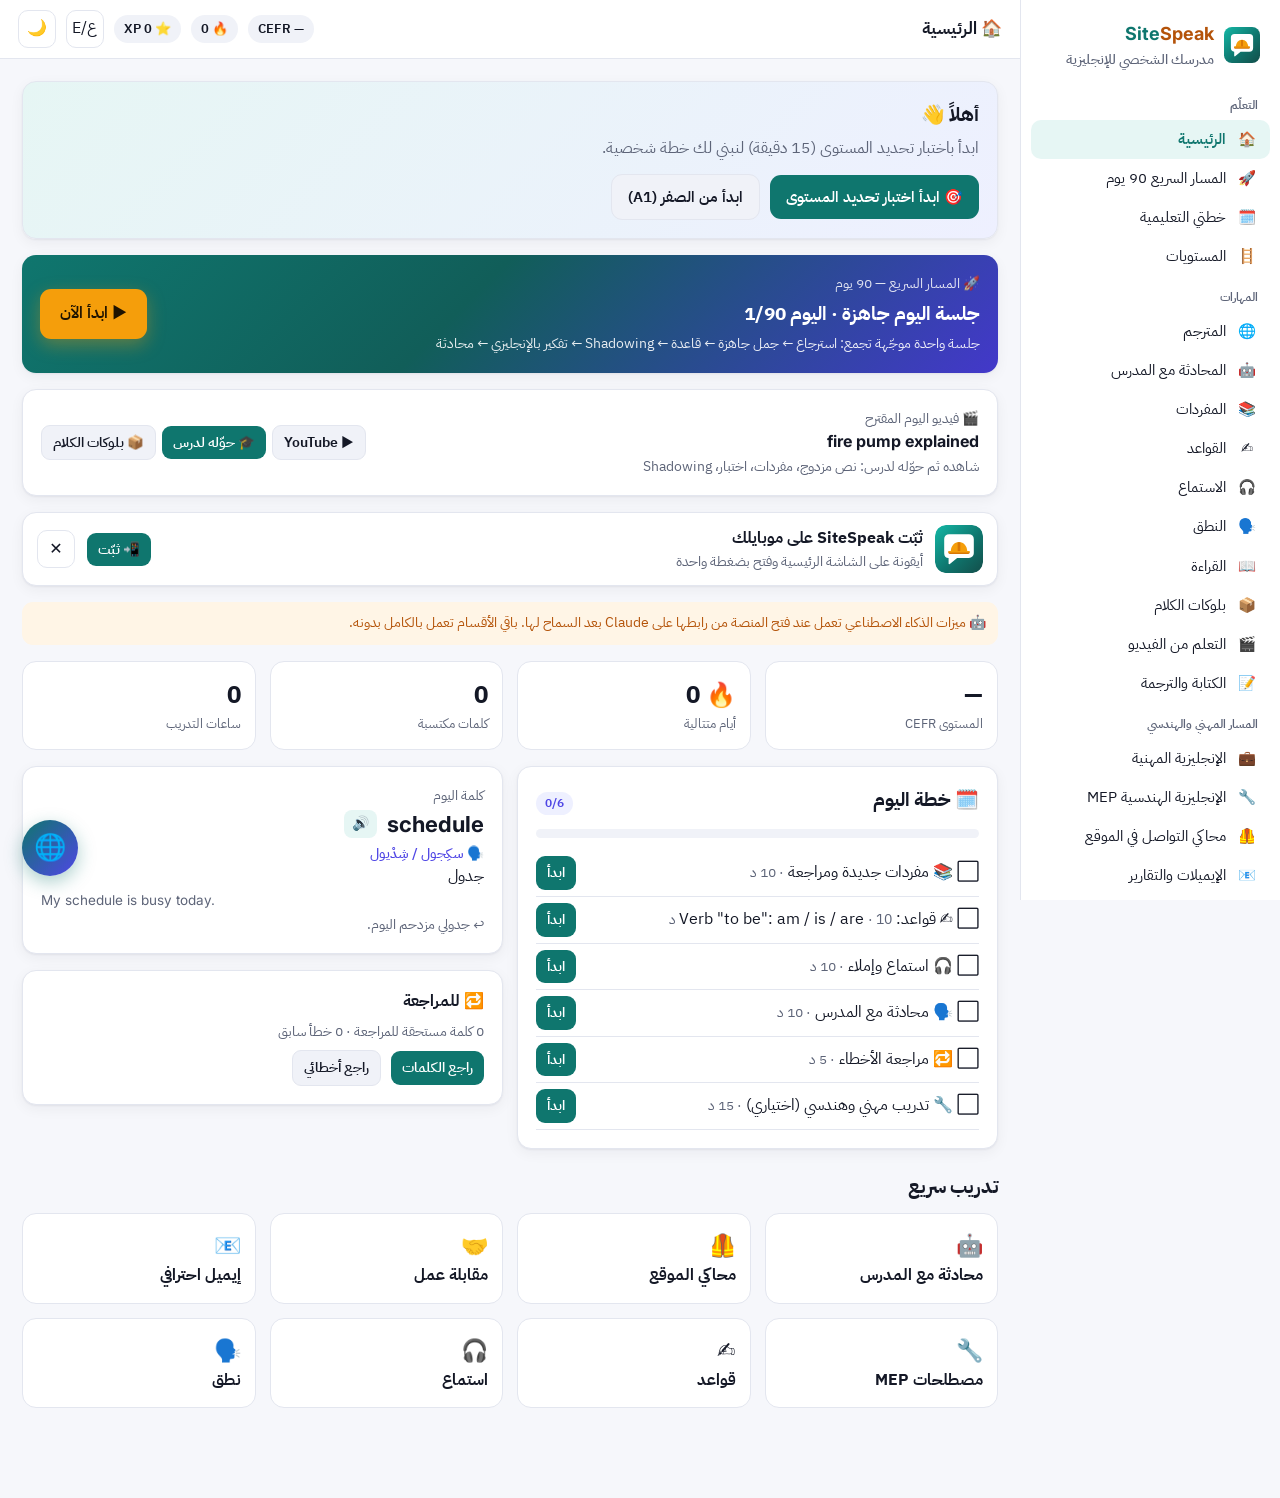
==== app/index.html @ 1e89030a "SiteSpeak 3.0: download page, live web app and APK Co-Authored-By: Claude Opus 5.5 <noreply@anthropi" ====
<!DOCTYPE html>
<html lang="ar" dir="rtl" data-theme="light">
<head>
<meta charset="utf-8">
<meta name="viewport" content="width=device-width, initial-scale=1">
<title>SiteSpeak — منصة تعلم الإنجليزية</title>
<meta name="description" content="SiteSpeak — منصة ذكية لتعلم الإنجليزية للعرب من A1 إلى C2، مع مسار الإنجليزية المهنية والهندسية MEP، مدرس محادثة بالذكاء الاصطناعي، ومزامنة بين الموبايل واللابتوب.">
<meta name="theme-color" content="#0f766e">
<meta name="application-name" content="SiteSpeak">
<meta name="apple-mobile-web-app-title" content="SiteSpeak">
<meta name="apple-mobile-web-app-capable" content="yes">
<meta name="mobile-web-app-capable" content="yes">
<link rel="icon" type="image/svg+xml" href="icons/icon.svg">
<link rel="icon" type="image/png" sizes="32x32" href="icons/favicon-32.png">
<link rel="apple-touch-icon" href="icons/apple-touch-icon.png">
<link rel="manifest" href="manifest.webmanifest">
<link rel="preconnect" href="https://fonts.googleapis.com">
<link rel="preconnect" href="https://fonts.gstatic.com" crossorigin>
<link href="https://fonts.googleapis.com/css2?family=IBM+Plex+Sans+Arabic:wght@400;500;600;700&family=Inter:wght@400;500;600;700&display=swap" rel="stylesheet" media="print" onload="this.media='all'">
<noscript><link href="https://fonts.googleapis.com/css2?family=IBM+Plex+Sans+Arabic:wght@400;500;600;700&family=Inter:wght@400;500;600;700&display=swap" rel="stylesheet"></noscript>
<link rel="stylesheet" href="app.css">
</head>
<body>
<div class="app">
  <aside class="side" id="side"></aside>
  <div class="drawer-bg" id="drawerBg"></div>
  <div class="main">
    <header class="topbar">
      <button class="iconbtn menu-btn" id="menuBtn" aria-label="Menu">☰</button>
      <div class="title" id="pageTitle"></div>
      <span class="chip" id="chipLevel" title="CEFR"></span>
      <span class="chip hide-sm" id="chipStreak"></span>
      <span class="chip hide-sm" id="chipXp"></span>
      <button class="iconbtn" id="langBtn" title="Language">ع/E</button>
      <button class="iconbtn" id="themeBtn" title="Dark mode">🌙</button>
    </header>
    <div id="planBar"></div>
    <main class="content" id="view"></main>
  </div>
  <nav class="bottom" id="bottomNav"></nav>
  <button class="fab" id="fab" title="المترجم / Translator" aria-label="Translator">🌐</button>
</div>
<script src="content.js"></script>
<script src="fast-content.js"></script>
<script src="pron-ar.js"></script>
<script src="ex-ar.js"></script>
<script src="advanced-content.js"></script>
<script src="blocks-ar.js"></script>
<script src="app.js"></script>
</body>
</html>
---- app/app.css ----
:root{
  --bg:#f6f7fb; --surface:#ffffff; --surface2:#f0f2f8; --text:#141826; --muted:#5d6478; --line:#e3e6ef;
  --brand:#0f766e; --brand2:#14b8a6; --brandSoft:#e6f6f4; --accent:#4f46e5; --accentSoft:#eef0ff;
  --ok:#15803d; --okSoft:#e8f7ee; --bad:#b91c1c; --badSoft:#fdecec; --warn:#b45309; --warnSoft:#fff5e6;
  --radius:14px; --shadow:0 1px 2px rgba(16,24,40,.05),0 4px 14px rgba(16,24,40,.05);
  --font:'IBM Plex Sans Arabic','Inter',system-ui,-apple-system,'Segoe UI',sans-serif;
}
[data-theme=dark]{
  --bg:#0d1117; --surface:#161b24; --surface2:#1d2430; --text:#e7eaf0; --muted:#98a1b3; --line:#2a3240;
  --brand:#2dd4bf; --brand2:#14b8a6; --brandSoft:#123331; --accent:#8b8cf8; --accentSoft:#232548;
  --ok:#4ade80; --okSoft:#12301f; --bad:#f87171; --badSoft:#3a1717; --warn:#fbbf24; --warnSoft:#3a2a0f;
  --shadow:0 1px 2px rgba(0,0,0,.3);
}
*{box-sizing:border-box}
html,body{margin:0;background:var(--bg);color:var(--text);font-family:var(--font);font-size:16px;line-height:1.6}
button,input,textarea,select{font:inherit;color:inherit}
a{color:var(--brand)}
.en{direction:ltr;unicode-bidi:isolate;font-family:'Inter',system-ui,sans-serif}
.app{display:flex;min-height:100vh}
/* sidebar */
.side{width:260px;flex:0 0 260px;background:var(--surface);border-inline-end:1px solid var(--line);height:100vh;position:sticky;top:0;overflow-y:auto;padding:14px 10px 30px}
.logo{display:flex;align-items:center;gap:10px;padding:6px 10px 14px;font-weight:700;font-size:18px}
.logo .mark{width:34px;height:34px;border-radius:10px;background:linear-gradient(135deg,var(--brand),var(--accent));display:grid;place-items:center;color:#fff;font-size:16px}
.nav-group{font-size:12px;color:var(--muted);padding:12px 12px 4px;font-weight:600}
.nav a{display:flex;align-items:center;gap:10px;padding:8px 12px;border-radius:10px;color:var(--text);text-decoration:none;font-size:14.5px}
.nav a:hover{background:var(--surface2)}
.nav a.on{background:var(--brandSoft);color:var(--brand);font-weight:600}
.nav .ic{width:22px;text-align:center}
.main{flex:1;min-width:0;display:flex;flex-direction:column}
.topbar{display:flex;align-items:center;gap:10px;padding:10px 18px;background:var(--surface);border-bottom:1px solid var(--line);position:sticky;top:0;z-index:20}
.topbar .title{font-weight:700;font-size:17px;flex:1;min-width:0;white-space:nowrap;overflow:hidden;text-overflow:ellipsis}
.chip{display:inline-flex;align-items:center;gap:6px;padding:4px 10px;border-radius:999px;background:var(--surface2);font-size:13px;font-weight:600;white-space:nowrap}
.iconbtn{border:1px solid var(--line);background:var(--surface);border-radius:10px;width:38px;height:38px;cursor:pointer;display:grid;place-items:center;font-size:16px}
.menu-btn{display:none}
.content{padding:22px;max-width:1100px;width:100%;margin:0 auto;padding-bottom:90px}
.bottom{display:none}
/* cards */
.card{background:var(--surface);border:1px solid var(--line);border-radius:var(--radius);padding:18px;box-shadow:var(--shadow);margin-bottom:16px}
.card h2{margin:0 0 6px;font-size:19px}
.card h3{margin:0 0 6px;font-size:16px}
.muted{color:var(--muted)}
.small{font-size:13.5px}
.grid{display:grid;gap:14px}
.g2{grid-template-columns:repeat(2,minmax(0,1fr))}
.g3{grid-template-columns:repeat(3,minmax(0,1fr))}
.g4{grid-template-columns:repeat(4,minmax(0,1fr))}
.tile{background:var(--surface);border:1px solid var(--line);border-radius:var(--radius);padding:14px;cursor:pointer;transition:.15s;text-align:start}
.tile:hover{border-color:var(--brand);transform:translateY(-1px)}
.tile .big{font-size:22px}
.stat{background:var(--surface);border:1px solid var(--line);border-radius:var(--radius);padding:14px}
.stat .v{font-size:24px;font-weight:700}
.stat .l{font-size:13px;color:var(--muted)}
.btn{display:inline-flex;align-items:center;justify-content:center;gap:8px;border:none;background:var(--brand);color:#fff;padding:10px 16px;border-radius:11px;cursor:pointer;font-weight:600;font-size:15px;text-decoration:none}
[data-theme=dark] .btn{color:#06201d}
.btn:disabled{opacity:.5;cursor:not-allowed}
.btn.sec{background:var(--surface2);color:var(--text);border:1px solid var(--line)}
.btn.ghost{background:transparent;color:var(--brand);border:1px solid var(--line)}
.btn.sm{padding:6px 11px;font-size:13.5px;border-radius:9px}
.btn.danger{background:var(--bad)}
.row{display:flex;gap:10px;align-items:center;flex-wrap:wrap}
.between{justify-content:space-between}
.pill{display:inline-block;padding:2px 9px;border-radius:999px;font-size:12px;font-weight:600;background:var(--accentSoft);color:var(--accent)}
.pill.ok{background:var(--okSoft);color:var(--ok)}
.pill.bad{background:var(--badSoft);color:var(--bad)}
.pill.warn{background:var(--warnSoft);color:var(--warn)}
.bar{height:9px;background:var(--surface2);border-radius:99px;overflow:hidden}
.bar>i{display:block;height:100%;background:linear-gradient(90deg,var(--brand),var(--brand2));border-radius:99px;transition:width .4s}
.sep{height:1px;background:var(--line);margin:14px 0}
.note{background:var(--warnSoft);color:var(--warn);border-radius:11px;padding:10px 12px;font-size:14px}
.info{background:var(--accentSoft);color:var(--accent);border-radius:11px;padding:10px 12px;font-size:14px}
.okbox{background:var(--okSoft);color:var(--ok);border-radius:11px;padding:10px 12px}
.badbox{background:var(--badSoft);color:var(--bad);border-radius:11px;padding:10px 12px}
input[type=text],textarea,select{width:100%;padding:10px 12px;border:1px solid var(--line);border-radius:11px;background:var(--surface);outline:none}
input[type=text]:focus,textarea:focus,select:focus{border-color:var(--brand)}
textarea{min-height:110px;resize:vertical}
.opt{display:block;width:100%;text-align:start;padding:11px 14px;margin:7px 0;border:1px solid var(--line);border-radius:11px;background:var(--surface);cursor:pointer}
.opt:hover{border-color:var(--brand)}
.opt.right{border-color:var(--ok);background:var(--okSoft)}
.opt.wrong{border-color:var(--bad);background:var(--badSoft)}
.opt:disabled{cursor:default}
.speak{border:none;background:var(--brandSoft);color:var(--brand);border-radius:8px;padding:3px 8px;cursor:pointer;font-size:14px;vertical-align:middle}
table{width:100%;border-collapse:collapse;font-size:14.5px}
th,td{padding:8px 10px;border-bottom:1px solid var(--line);text-align:start;vertical-align:top}
th{color:var(--muted);font-weight:600;font-size:13px}
.tabs{display:flex;gap:6px;flex-wrap:wrap;margin-bottom:14px}
.tab{padding:7px 13px;border-radius:999px;border:1px solid var(--line);background:var(--surface);cursor:pointer;font-size:14px}
.tab.on{background:var(--brand);color:#fff;border-color:var(--brand)}
[data-theme=dark] .tab.on{color:#06201d}
/* flashcard */
.flash{min-height:210px;display:flex;flex-direction:column;align-items:center;justify-content:center;text-align:center;padding:26px;border-radius:18px;background:linear-gradient(160deg,var(--surface),var(--surface2));border:1px solid var(--line);cursor:pointer}
.flash .w{font-size:30px;font-weight:700}
/* chat */
.chat{display:flex;flex-direction:column;gap:10px;max-height:58vh;overflow-y:auto;padding:4px 2px 10px}
.msg{max-width:85%;padding:10px 13px;border-radius:14px;white-space:pre-wrap;word-wrap:break-word}
.msg.ai{background:var(--surface2);align-self:flex-start;border-end-start-radius:4px}
.msg.me{background:var(--brand);color:#fff;align-self:flex-end;border-end-end-radius:4px}
[data-theme=dark] .msg.me{color:#06201d}
.msg .fix{margin-top:8px;padding:8px 10px;border-radius:10px;background:var(--warnSoft);color:var(--warn);font-size:14px;direction:rtl;text-align:right;font-family:var(--font)}
.composer{display:flex;gap:8px;align-items:flex-end;margin-top:8px}
.composer textarea{min-height:46px;height:46px}
.mic{width:46px;height:46px;flex:0 0 46px;border-radius:12px;border:1px solid var(--line);background:var(--surface);cursor:pointer;font-size:18px}
.mic.rec{background:var(--bad);color:#fff;border-color:var(--bad);animation:pulse 1s infinite}
@keyframes pulse{50%{opacity:.6}}
.typing{opacity:.6}
.modal-bg{position:fixed;inset:0;background:rgba(0,0,0,.45);display:flex;align-items:center;justify-content:center;z-index:100;padding:16px}
.modal{background:var(--surface);border-radius:16px;padding:20px;max-width:520px;width:100%;max-height:85vh;overflow:auto}
.toast{position:fixed;bottom:90px;left:50%;transform:translateX(-50%);background:var(--text);color:var(--bg);padding:10px 16px;border-radius:12px;z-index:200;font-size:14px;box-shadow:var(--shadow)}
.cert{border:3px double var(--brand);border-radius:16px;padding:26px;text-align:center;background:var(--surface)}
.kbd{font-family:ui-monospace,monospace;font-size:13px;background:var(--surface2);padding:1px 6px;border-radius:6px}
pre.mail{white-space:pre-wrap;background:var(--surface2);padding:14px;border-radius:12px;font-family:'Inter',system-ui,sans-serif;font-size:14.5px;direction:ltr;text-align:left}
.scroll-x{overflow-x:auto}
.badge{display:flex;flex-direction:column;align-items:center;gap:4px;padding:12px;border-radius:14px;border:1px solid var(--line);text-align:center;font-size:13px}
.badge .i{font-size:28px}
.badge.locked{opacity:.35;filter:grayscale(1)}
.drawer-bg{display:none}
@media (max-width:860px){
  .side{position:fixed;inset-block:0;inset-inline-start:0;z-index:60;transform:translateX(-110%);transition:transform .2s;box-shadow:var(--shadow)}
  [dir=rtl] .side{transform:translateX(110%)}
  .side.open{transform:none!important}
  .drawer-bg.open{display:block;position:fixed;inset:0;background:rgba(0,0,0,.4);z-index:50}
  .menu-btn{display:grid}
  .content{padding:14px;padding-bottom:96px}
  .g3,.g4{grid-template-columns:repeat(2,minmax(0,1fr))}
  .g2{grid-template-columns:1fr}
  .bottom{display:flex;position:fixed;bottom:0;inset-inline:0;background:var(--surface);border-top:1px solid var(--line);z-index:30;padding:6px 4px calc(6px + env(safe-area-inset-bottom))}
  .bottom a{flex:1;text-align:center;font-size:11px;color:var(--muted);text-decoration:none;display:flex;flex-direction:column;align-items:center;gap:1px}
  .bottom a .ic{font-size:20px}
  .bottom a.on{color:var(--brand);font-weight:700}
  .msg{max-width:92%}
  .topbar .hide-sm{display:none}
}

.pa{font-family:var(--font);direction:rtl;text-align:right;color:var(--accent);font-size:13.5px;font-weight:500;line-height:1.5;margin-top:2px}
.pa.big{font-size:19px;text-align:center;margin:4px 0 6px}
.flash .pa{text-align:center}
.opt .pa{text-align:center;font-size:14px}
.exar{font-family:var(--font);direction:rtl;text-align:right;color:var(--muted);font-size:14px;font-style:normal;margin-top:3px;line-height:1.5}
.flash .exar{text-align:center;font-size:15px;color:var(--text)}
.fab{position:fixed;bottom:24px;inset-inline-end:22px;width:56px;height:56px;border-radius:50%;border:none;background:linear-gradient(135deg,var(--brand),var(--accent));color:#fff;font-size:26px;cursor:pointer;box-shadow:0 6px 18px rgba(15,118,110,.35);z-index:40;display:grid;place-items:center}
.fab:active{transform:scale(.95)}
@media (max-width:860px){.fab{bottom:calc(76px + env(safe-area-inset-bottom));inset-inline-end:14px;width:52px;height:52px}}
.planbar{position:sticky;top:59px;z-index:15;display:flex;align-items:center;justify-content:space-between;gap:8px;flex-wrap:wrap;padding:8px 18px;background:var(--accentSoft);border-bottom:1px solid var(--line)}
.planbar.done{background:var(--okSoft)}
@media (max-width:860px){.planbar{padding:8px 12px}}
/* ---------- Fast Track ---------- */
.fast-hero{background:linear-gradient(135deg,#0f766e 0%,#115e59 45%,#4338ca 100%);color:#fff;border:none}
.fast-hero h2,.fast-hero .muted{color:#fff}
.fast-hero .btn.sec{background:rgba(255,255,255,.15);color:#fff;border-color:rgba(255,255,255,.3)}
.fast-hero select{background:rgba(255,255,255,.15);color:#fff;border:1px solid rgba(255,255,255,.3);border-radius:11px;padding:9px 10px}
.fast-hero select option{color:#141826}
.btn.fast-go{background:#f59e0b;color:#1f1300;font-size:16px;padding:12px 20px;box-shadow:0 6px 18px rgba(245,158,11,.35)}
.btn.fast-go:hover{filter:brightness(1.05)}
.home-fast{margin-bottom:16px}
.fast-ring{--p:0;width:74px;height:74px;border-radius:50%;display:grid;place-items:center;background:conic-gradient(#f59e0b calc(var(--p)*1%),rgba(255,255,255,.2) 0);position:relative;flex:0 0 74px}
.fast-ring::before{content:'';position:absolute;inset:7px;border-radius:50%;background:#115e59}
.fast-ring b{position:relative;font-size:15px}
.fast-level{background:rgba(255,255,255,.12);border:1px solid rgba(255,255,255,.25);border-radius:12px;padding:10px 12px;margin-top:10px}
.card:not(.fast-hero) .fast-level{background:var(--warnSoft);color:var(--warn);border-color:transparent}
.fast-steps{padding-inline-start:20px;margin:6px 0}
.fast-steps li{margin:6px 0;font-size:14.5px}
.fast-phase{border:1px solid var(--line);border-radius:11px;padding:8px 12px;margin:6px 0}
.fast-phase.on{border-color:var(--brand);background:var(--brandSoft)}
.fast-dots{display:grid;grid-template-columns:repeat(15,1fr);gap:4px;margin:12px 0 4px}
.fast-dots i{aspect-ratio:1;border-radius:4px;background:var(--surface2)}
.fast-dots i.ok{background:var(--brand)}
.fast-dots i.now{outline:2px solid #f59e0b;background:var(--accentSoft)}
.fast-my{display:flex;justify-content:space-between;align-items:center;gap:10px;padding:8px 0;border-bottom:1px solid var(--line)}
.fast-my .iconbtn{width:30px;height:30px;font-size:12px;flex:0 0 30px}
.fast-stepper{display:flex;gap:6px;align-items:center;margin-bottom:14px;overflow-x:auto;padding-bottom:4px}
.fast-stepper .fs{flex:1;min-width:64px;display:flex;flex-direction:column;align-items:center;gap:3px;padding:8px 4px;border-radius:12px;background:var(--surface);border:1px solid var(--line);opacity:.65}
.fast-stepper .fs span{font-size:18px}
.fast-stepper .fs small{font-size:11.5px;white-space:nowrap}
.fast-stepper .fs.on{opacity:1;border-color:var(--brand);background:var(--brandSoft);color:var(--brand);font-weight:600}
.fast-stepper .fs.done{opacity:1;background:var(--okSoft);color:var(--ok);border-color:transparent}
.fast-frame{margin-top:12px;padding:6px 14px;border-radius:999px;background:var(--accentSoft);color:var(--accent);font-weight:600;font-size:15px}
.fast-ar{font-size:21px;font-weight:700;padding:16px;border-radius:14px;background:var(--surface2);text-align:center;margin:8px 0}
.fast-q{font-size:20px;font-weight:600;padding:14px 16px;border-radius:14px;background:var(--accentSoft);margin:8px 0}
.fast-res{border-radius:11px;padding:10px 12px;margin:8px 0;border:1px solid var(--line)}
.fast-res.ok{border-color:var(--ok);background:var(--okSoft)}
.fast-res.bad{border-color:var(--bad)}
.fast-talk{border:1px solid var(--line);border-radius:12px;padding:12px;margin:10px 0;display:flex;flex-direction:column;gap:6px}
.fast-talk .lbl{display:inline-block;font-size:11.5px;font-weight:700;padding:1px 8px;border-radius:99px;background:var(--surface2);color:var(--muted);margin-inline-end:6px;font-family:var(--font)}
.fast-talk .lbl.ok{background:var(--okSoft);color:var(--ok)}
.fast-talk .lbl.up{background:#fef3c7;color:#92400e}
.fast-talk .up{background:var(--warnSoft);border-radius:9px;padding:6px 8px}
@media (max-width:860px){.fast-stepper .fs{min-width:42px;padding:7px 2px}.fast-dots{grid-template-columns:repeat(10,1fr)}.fast-stepper .fs small{display:none}.fast-hero h2{font-size:21px!important}}
.speakbox{border:1px dashed var(--brand);border-radius:14px;padding:12px;background:var(--surface)}
.speakin{min-height:56px;font-size:17px}
.speakline{font-size:18px;line-height:2.2;margin:10px 0 4px;direction:ltr;text-align:left}
.w-ok{color:var(--ok);font-weight:600}
.w-bad{color:var(--bad);font-weight:700;display:inline-flex;flex-direction:column;align-items:center;line-height:1.1;vertical-align:middle;background:var(--badSoft);border-radius:6px;padding:2px 5px}
.w-bad small{font-size:11px;font-weight:500;color:var(--muted)}
.w-miss{color:var(--bad);text-decoration:line-through;opacity:.8}
.w-extra{color:var(--muted);font-size:14px}
.fixrow{border:1px solid var(--line);border-radius:10px;padding:8px 10px;margin-top:6px;background:var(--surface2)}
.speakin.listening{border-color:var(--brand);box-shadow:0 0 0 3px var(--brandSoft)}
/* ---- Install on phone ---- */
.install-hero{display:flex;gap:18px;align-items:center;flex-wrap:wrap;background:linear-gradient(135deg,var(--brandSoft),var(--accentSoft))}
.install-icon{flex:none;line-height:0;filter:drop-shadow(0 8px 18px rgba(15,118,110,.35))}
.install-icon svg{border-radius:24%}
.install-icon.sm{filter:none}
.install-steps{list-style:none;margin:12px 0 0;padding:0;display:grid;gap:10px}
.install-steps li{display:flex;gap:12px;align-items:flex-start;line-height:1.7}
.install-steps .n{flex:none;width:28px;height:28px;border-radius:50%;background:var(--brand);color:#fff;display:grid;place-items:center;font-weight:700;font-size:14px}
.install-banner{display:flex;gap:12px;align-items:center;padding:12px 14px}
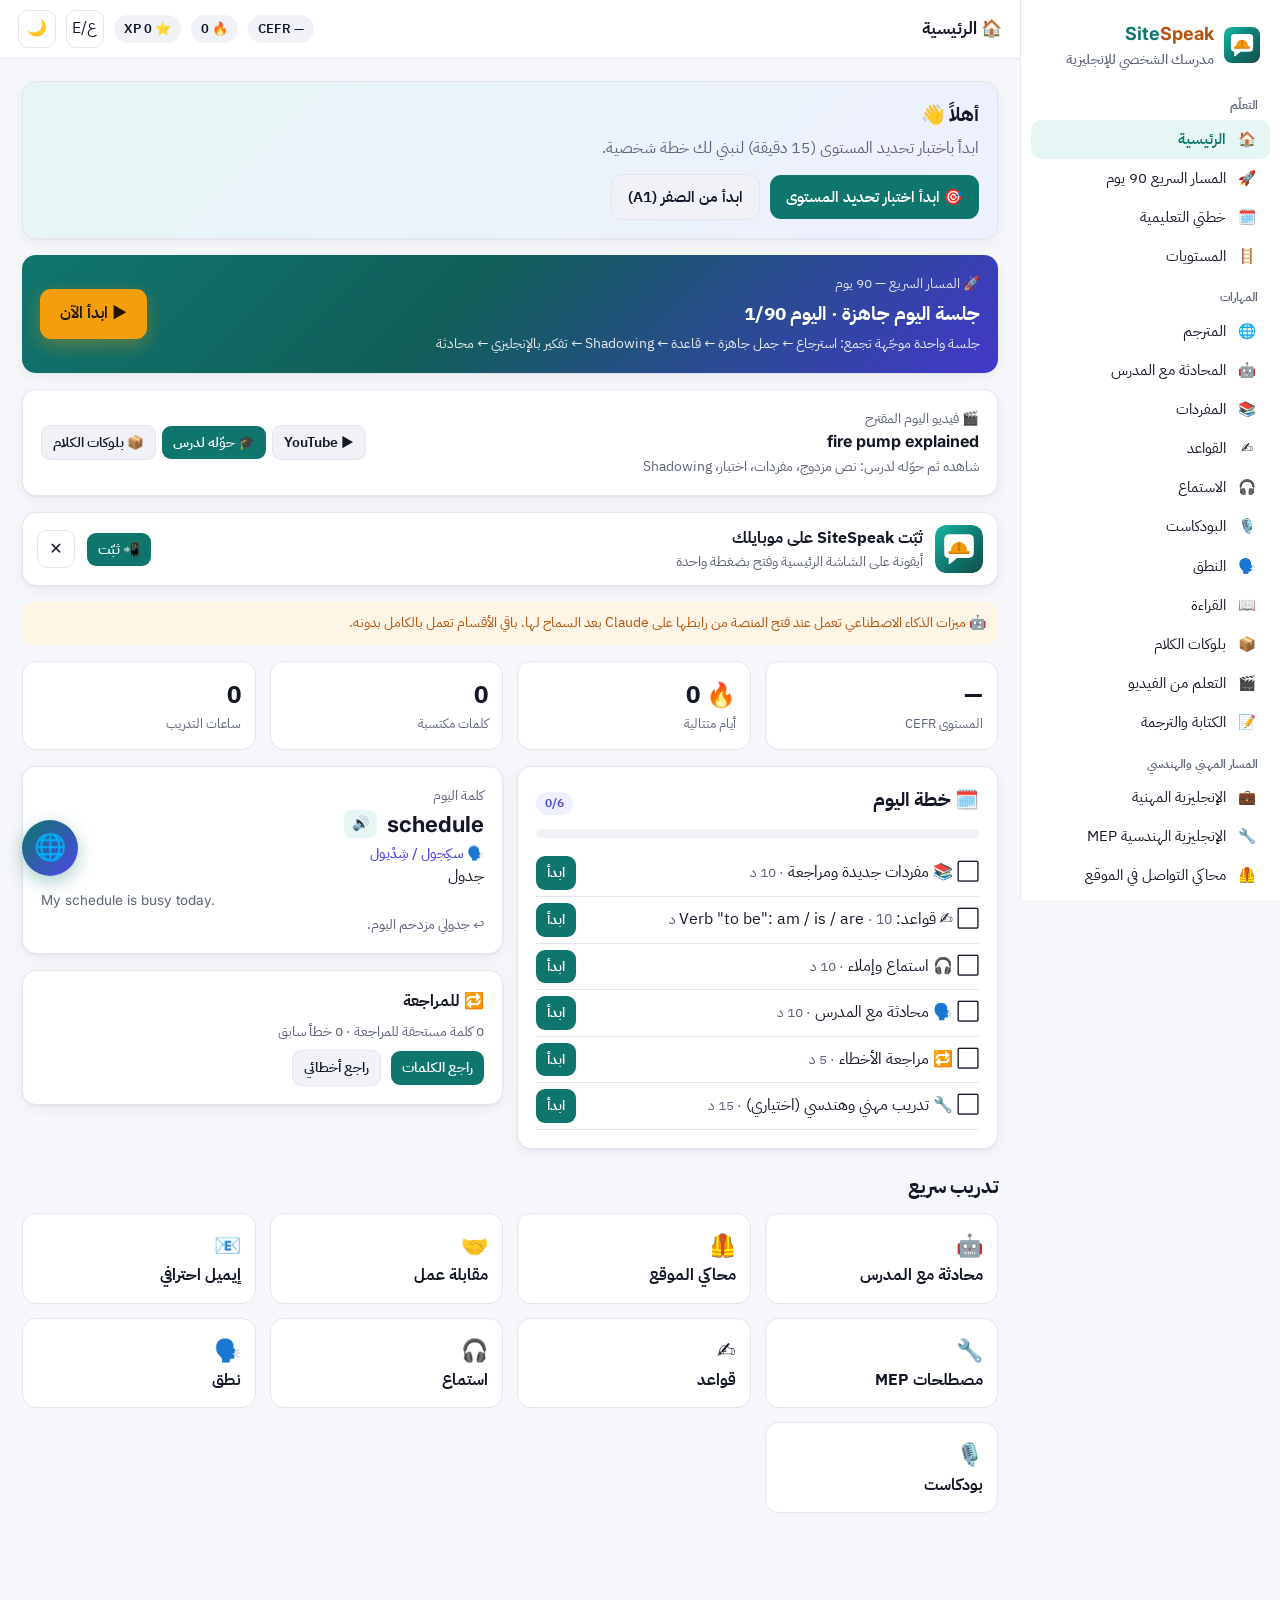
==== commit a39e5578: "Podcast: 6 original MEP episodes with two-voice player, transcript, translation and quiz Co-Authored" ====
--- a/app/index.html
+++ b/app/index.html
@@ -46,6 +46,8 @@
 <script src="ex-ar.js"></script>
 <script src="advanced-content.js"></script>
 <script src="blocks-ar.js"></script>
+<script src="mep-plus.js"></script>
+<script src="podcast.js"></script>
 <script src="app.js"></script>
 </body>
 </html>
